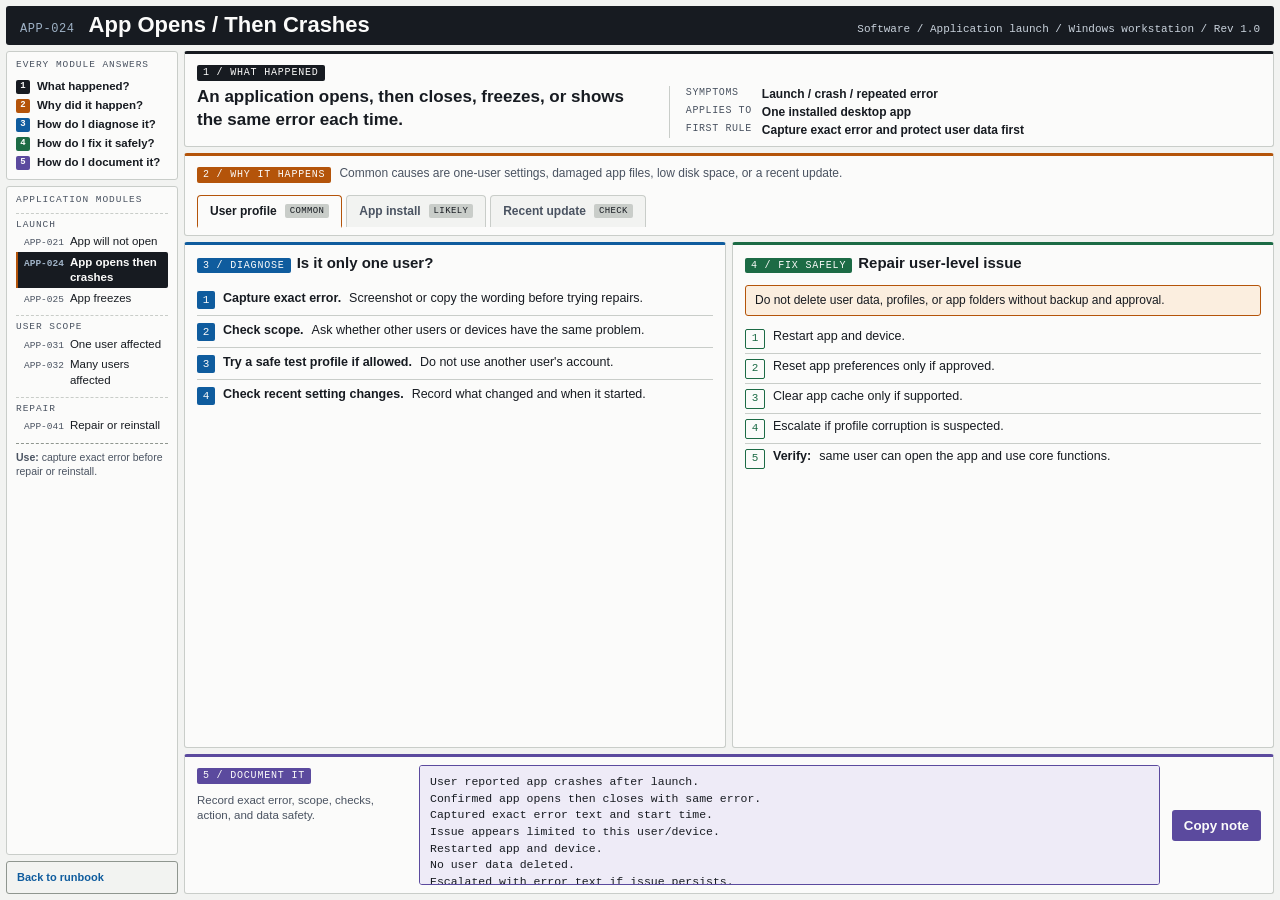
==== app/technician-app-crash.html @ 53467c07 "Add technician field manual baseline" ====
<!doctype html>
<html lang="en">
<head><meta charset="utf-8"><meta name="viewport" content="width=device-width, initial-scale=1"><title>APP-024 App Opens, Then Crashes | Field Reference</title><link rel="stylesheet" href="technician.css"></head>
<body class="field-body"><div class="field-frame">
<header class="field-header"><span class="module-id">APP-024</span><h1>App Opens / Then Crashes</h1><span class="crumb">Software / Application launch / Windows workstation / Rev 1.0</span></header>
<aside class="field-spine"><nav class="field-legend"><span class="spine-caption">Every module answers</span><a href="#what" data-k="what"><span>1</span><strong>What happened?</strong></a><a href="#why" data-k="why"><span>2</span><strong>Why did it happen?</strong></a><a href="#diag" data-k="diag"><span>3</span><strong>How do I diagnose it?</strong></a><a href="#fix" data-k="fix"><span>4</span><strong>How do I fix it safely?</strong></a><a href="#doc" data-k="doc"><span>5</span><strong>How do I document it?</strong></a></nav><nav class="field-tree"><span class="spine-caption">Application modules</span><span class="tree-group">Launch</span><a href="#"><span>APP-021</span> App will not open</a><a class="active" href="technician-app-crash.html"><span>APP-024</span> App opens then crashes</a><a href="#"><span>APP-025</span> App freezes</a><span class="tree-group">User scope</span><a href="#"><span>APP-031</span> One user affected</a><a href="#"><span>APP-032</span> Many users affected</a><span class="tree-group">Repair</span><a href="#"><span>APP-041</span> Repair or reinstall</a><p><b>Use:</b> capture exact error before repair or reinstall.</p></nav><a class="field-back" href="technician-index.html">Back to runbook</a></aside>
<section class="field-zone field-what" id="what"><span class="field-label">1 / What happened</span><div class="what-row"><p class="symptom">An application opens, then closes, freezes, or shows the same error each time.</p><dl><dt>Symptoms</dt><dd>Launch / crash / repeated error</dd><dt>Applies to</dt><dd>One installed desktop app</dd><dt>First rule</dt><dd>Capture exact error and protect user data first</dd></dl></div></section>
<section class="field-zone field-why" id="why"><span class="field-label">2 / Why it happens</span><p>Common causes are one-user settings, damaged app files, low disk space, or a recent update.</p><div class="cause-tabs"><button class="cause-tab" type="button" aria-selected="true" data-cause="profile">User profile <span>common</span></button><button class="cause-tab" type="button" aria-selected="false" data-cause="install">App install <span>likely</span></button><button class="cause-tab" type="button" aria-selected="false" data-cause="update">Recent update <span>check</span></button></div></section>
<div class="field-work"><section class="field-zone field-diag" id="diag"><div class="cause-panel" data-cause-panel="profile"><span class="field-label">3 / Diagnose</span><h2>Is it only one user?</h2><ol class="field-tests"><li><b>Capture exact error.</b><span>Screenshot or copy the wording before trying repairs.</span></li><li><b>Check scope.</b><span>Ask whether other users or devices have the same problem.</span></li><li><b>Try a safe test profile if allowed.</b><span>Do not use another user's account.</span></li><li><b>Check recent setting changes.</b><span>Record what changed and when it started.</span></li></ol></div><div class="cause-panel" data-cause-panel="install" hidden><span class="field-label">3 / Diagnose</span><h2>Is the app install damaged?</h2><ol class="field-tests"><li><b>Restart app and device.</b><span>Confirm the issue repeats after a clean restart.</span></li><li><b>Check disk space.</b><span>Low disk can break app launch and updates.</span></li><li><b>Check supported repair options.</b><span>Use vendor-supported repair only.</span></li><li><b>Check logs.</b><span>Record Event Viewer, app log, or crash code.</span></li></ol></div><div class="cause-panel" data-cause-panel="update" hidden><span class="field-label">3 / Diagnose</span><h2>Did an update cause it?</h2><ol class="field-tests"><li><b>Ask when it started.</b><span>Compare start time with updates or installs.</span></li><li><b>Check update history.</b><span>Record Windows and app updates that match the timing.</span></li><li><b>Check app version.</b><span>Record installed version and expected version.</span></li><li><b>Check service status.</b><span>Cloud apps may fail during vendor outages.</span></li></ol></div></section><section class="field-zone field-fix" id="fix"><div class="cause-panel" data-fix-panel="profile"><span class="field-label">4 / Fix safely</span><h2>Repair user-level issue</h2><div class="field-warning">Do not delete user data, profiles, or app folders without backup and approval.</div><ol class="field-steps"><li>Restart app and device.</li><li>Reset app preferences only if approved.</li><li>Clear app cache only if supported.</li><li>Escalate if profile corruption is suspected.</li><li><b>Verify:</b> same user can open the app and use core functions.</li></ol></div><div class="cause-panel" data-fix-panel="install" hidden><span class="field-label">4 / Fix safely</span><h2>Repair application install</h2><div class="field-warning">Check business impact before repairing or reinstalling shared apps.</div><ol class="field-steps"><li>Back up or confirm user data location.</li><li>Use app repair if available.</li><li>Install approved update.</li><li>Reinstall only if authorised.</li><li><b>Verify:</b> app opens after restart and user data remains present.</li></ol></div><div class="cause-panel" data-fix-panel="update" hidden><span class="field-label">4 / Fix safely</span><h2>Handle update-related crash</h2><div class="field-warning">Do not roll back updates unless policy allows.</div><ol class="field-steps"><li>Install approved app patches.</li><li>Restart after update.</li><li>Check vendor status or known issues.</li><li>Escalate with update, version, and error details.</li><li><b>Verify:</b> launch succeeds or escalation has evidence.</li></ol></div></section></div>
<section class="field-zone field-doc" id="doc"><div><span class="field-label">5 / Document it</span><p>Record exact error, scope, checks, action, and data safety.</p></div><pre id="ticketText"></pre><button class="copy-ticket" type="button">Copy note</button></section>
</div><script>
const tabs=document.querySelectorAll(".cause-tab"),panels=document.querySelectorAll("[data-cause-panel], [data-fix-panel]"),ticket=document.querySelector("#ticketText");
const notes={profile:`User reported app crashes after launch.
Confirmed app opens then closes with same error.
Captured exact error text and start time.
Issue appears limited to this user/device.
Restarted app and device.
No user data deleted.
Escalated with error text if issue persists.`,install:`User reported app crashes after launch.
Confirmed issue repeats after restart.
Checked disk space, crash details, and app repair options.
Ran approved app repair / update.
Retested app launch successfully.
Confirmed user data remains present.
No user data deleted.`,update:`User reported app crashes after recent change.
Captured exact error text and app version.
Checked update history, app version, and service status.
Applied approved update / escalated known issue.
Retested app launch.
No unsupported rollback performed.`};
function selectCause(c){tabs.forEach(t=>t.setAttribute("aria-selected",String(t.dataset.cause===c)));panels.forEach(p=>{const k=p.dataset.causePanel||p.dataset.fixPanel;p.hidden=k!==c});ticket.textContent=notes[c]}tabs.forEach(t=>t.addEventListener("click",()=>selectCause(t.dataset.cause)));selectCause("profile");document.querySelector(".copy-ticket").addEventListener("click",async e=>{await navigator.clipboard?.writeText(ticket.textContent);e.currentTarget.textContent="Copied";setTimeout(()=>e.currentTarget.textContent="Copy note",1200)});
</script></body></html>
---- app/technician.css ----
:root {
  --page: #eef2f7;
  --ink: #172033;
  --muted: #5a6678;
  --line: #b9c5d3;
  --panel: #ffffff;
  --blue: #0b63ce;
  --blue-soft: #e8f1ff;
  --green: #087f5b;
  --green-soft: #e7f7ef;
  --amber: #a35f00;
  --amber-soft: #fff4df;
  --red: #b42318;
  --red-soft: #fff0ee;
}

* {
  box-sizing: border-box;
}

body {
  margin: 0;
  color: var(--ink);
  background: var(--page);
  font-family: Arial, Helvetica, sans-serif;
  line-height: 1.35;
}

a {
  color: var(--blue);
}

.tech-page {
  width: min(1180px, 100%);
  margin: 0 auto;
  padding: 14px;
}

.case-header {
  display: grid;
  grid-template-columns: minmax(0, 1fr) 250px;
  gap: 12px;
  align-items: end;
  padding: 8px 0 10px;
}

.back-link {
  display: inline-flex;
  margin-bottom: 8px;
  font-size: 14px;
  font-weight: 700;
  text-decoration: none;
}

.eyebrow {
  margin: 0 0 6px;
  color: var(--muted);
  font-size: 12px;
  font-weight: 700;
  text-transform: uppercase;
}

h1 {
  max-width: 740px;
  margin: 0;
  font-size: clamp(32px, 4.2vw, 54px);
  line-height: 1;
  letter-spacing: 0;
}

.case-summary {
  display: grid;
  grid-template-columns: auto 1fr;
  gap: 6px 10px;
  padding: 12px;
  border: 1px solid var(--line);
  border-radius: 4px;
  background: var(--panel);
}

.case-summary span,
.strip-label {
  color: var(--muted);
  font-size: 11px;
  font-weight: 700;
  text-transform: uppercase;
}

.case-summary strong {
  margin-bottom: 0;
  font-size: 14px;
}

.symptom-strip {
  display: grid;
  grid-template-columns: repeat(3, minmax(0, 1fr));
  gap: 8px;
  margin: 6px 0 8px;
}

.symptom-strip div {
  min-height: 66px;
  padding: 10px 12px;
  border: 1px solid var(--line);
  border-radius: 4px;
  background: var(--panel);
}

.symptom-strip p {
  margin: 5px 0 0;
  font-size: 16px;
  font-weight: 700;
}

.network-path {
  display: grid;
  grid-template-columns: repeat(5, minmax(0, 1fr));
  gap: 6px;
  margin: 8px 0 10px;
}

.network-path span {
  position: relative;
  min-height: 38px;
  padding: 10px 8px;
  border: 1px solid #9bbce7;
  border-radius: 4px;
  color: #063f88;
  background: var(--blue-soft);
  text-align: center;
  font-size: 14px;
  font-weight: 800;
}

.network-path span:not(:last-child)::after {
  content: ">";
  position: absolute;
  right: -7px;
  top: 9px;
  z-index: 1;
  color: var(--blue);
  font-weight: 800;
}

.runbook-grid {
  display: grid;
  grid-template-columns: repeat(2, minmax(0, 1fr));
  gap: 8px;
  margin: 8px 0 24px;
}

.runbook-grid a {
  display: grid;
  grid-template-columns: 86px minmax(0, 1fr) 150px;
  gap: 12px;
  align-items: center;
  min-height: 74px;
  padding: 12px 14px;
  border: 1px solid var(--line);
  border-radius: 4px;
  color: var(--ink);
  background: var(--panel);
  text-decoration: none;
}

.runbook-grid a:hover {
  border-color: var(--blue);
}

.runbook-grid span {
  display: block;
  margin-bottom: 0;
  color: var(--muted);
  font-size: 12px;
  font-weight: 800;
  text-transform: uppercase;
}

.runbook-grid strong {
  display: block;
  margin-bottom: 0;
  font-size: 20px;
  line-height: 1.08;
}

.runbook-grid small {
  color: var(--muted);
  font-weight: 700;
}

.doc-section {
  display: grid;
  grid-template-columns: 225px minmax(0, 1fr);
  gap: 14px;
  margin: 8px 0;
  padding: 14px;
  border: 1px solid var(--line);
  border-radius: 4px;
  background: var(--panel);
}

.section-title {
  display: flex;
  align-content: start;
  align-items: flex-start;
  gap: 10px;
  min-width: 0;
}

.section-title span {
  display: inline-flex;
  flex: 0 0 34px;
  width: 34px;
  height: 34px;
  align-items: center;
  justify-content: center;
  border-radius: 4px;
  color: #ffffff;
  background: var(--blue);
  font-size: 13px;
  font-weight: 800;
}

h2,
h3,
p {
  margin-top: 0;
}

h2 {
  margin-bottom: 0;
  font-size: 20px;
  letter-spacing: 0;
}

h3 {
  margin-bottom: 6px;
  font-size: 13px;
  color: var(--muted);
  text-transform: uppercase;
}

.section-body p {
  max-width: 760px;
  margin-bottom: 7px;
  font-size: 15px;
}

.section-body {
  min-width: 0;
}

.compact-list,
.check-list {
  margin: 0;
  padding-left: 22px;
}

.compact-list li,
.check-list li {
  margin: 4px 0;
}

.command-grid {
  display: grid;
  grid-template-columns: repeat(2, minmax(0, 1fr));
  gap: 6px;
  margin-top: 10px;
}

code,
pre {
  font-family: Consolas, "Courier New", monospace;
}

.command-grid code {
  display: block;
  padding: 8px 10px;
  border: 1px solid #b8d5c7;
  border-radius: 4px;
  color: #064d38;
  background: var(--green-soft);
  font-size: 13px;
  overflow-wrap: anywhere;
}

.split-body {
  display: grid;
  grid-template-columns: minmax(0, 1fr) minmax(260px, .75fr);
  gap: 10px;
}

.warning-panel {
  padding: 10px 12px;
  border: 1px solid #f0b3ad;
  border-radius: 4px;
  background: var(--red-soft);
}

.warning-panel h3 {
  color: var(--red);
}

pre {
  overflow-x: auto;
  white-space: pre-wrap;
  overflow-wrap: anywhere;
  margin: 0;
  padding: 12px;
  border: 1px solid #e7cf99;
  border-radius: 4px;
  color: #473000;
  background: var(--amber-soft);
  font-size: 13px;
}

.final-section {
  margin-bottom: 24px;
}

@media (max-width: 820px) {
  .tech-page {
    padding: 10px;
  }

  .case-header,
  .doc-section,
  .split-body {
    grid-template-columns: 1fr;
  }

  .case-summary {
    grid-template-columns: 1fr;
  }

  .symptom-strip,
  .network-path,
  .command-grid,
  .runbook-grid {
    grid-template-columns: 1fr;
  }

  .runbook-grid a {
    grid-template-columns: 1fr;
    gap: 5px;
    min-height: 0;
  }

  .network-path span:not(:last-child)::after {
    content: "v";
    right: 50%;
    top: auto;
    bottom: -14px;
    transform: translateX(50%);
  }

  .network-path {
    gap: 10px;
  }
}

/* Field reference layout, used by technician-display.html */
.field-body {
  overflow: hidden;
  background: #f2f3f1;
  color: #171b21;
  font-size: 13px;
}

.field-frame {
  display: grid;
  grid-template-columns: 172px minmax(0, 1fr);
  grid-template-rows: auto auto auto minmax(0, 1fr) auto;
  grid-template-areas:
    "head head"
    "spine what"
    "spine why"
    "spine work"
    "spine doc";
  gap: 6px;
  width: min(1280px, 100%);
  height: 100vh;
  margin: 0 auto;
  padding: 6px;
}

.field-header {
  grid-area: head;
  display: flex;
  gap: 14px;
  align-items: baseline;
  padding: 8px 14px;
  border-radius: 3px;
  color: #fbfbfa;
  background: #171b21;
}

.field-header .module-id,
.field-header .crumb,
.field-label,
.field-spine span {
  font-family: Consolas, "Courier New", monospace;
}

.field-header .module-id {
  color: #9fb2c6;
  font-size: 12px;
  letter-spacing: .05em;
}

.field-header h1 {
  margin: 0;
  font-size: 22px;
  line-height: 1;
}

.field-header .crumb {
  margin-left: auto;
  color: #c9d2dc;
  font-size: 11px;
}

.field-spine {
  grid-area: spine;
  display: flex;
  flex-direction: column;
  gap: 6px;
  min-height: 0;
}

.field-legend,
.field-tree {
  padding: 7px 9px;
  border: 1px solid #c9cdc9;
  border-radius: 3px;
  background: #fbfbfa;
}

.spine-caption,
.tree-group {
  display: block;
  color: #4a5361;
  font-family: Consolas, "Courier New", monospace;
  font-size: 9.5px;
  letter-spacing: .1em;
  text-transform: uppercase;
}

.spine-caption {
  margin-bottom: 5px;
}

.field-legend a,
.field-tree a {
  color: #171b21;
  text-decoration: none;
}

.field-legend a {
  display: flex;
  gap: 7px;
  align-items: center;
  padding: 2.5px 0;
  color: #171b21;
  font-size: 11.5px;
  font-weight: 700;
  line-height: 1.2;
}

.field-legend a span {
  display: inline-flex;
  width: 14px;
  height: 14px;
  flex: 0 0 14px;
  align-items: center;
  justify-content: center;
  border-radius: 2px;
  color: #fbfbfa;
  font-family: Consolas, "Courier New", monospace;
  font-size: 9px;
}

.field-legend a[data-k="what"] span { background: #171b21; }
.field-legend a[data-k="why"] span { background: #b4540a; }
.field-legend a[data-k="diag"] span { background: #0f5c9e; }
.field-legend a[data-k="fix"] span { background: #1c6b45; }
.field-legend a[data-k="doc"] span { background: #5b4a9e; }

.field-tree {
  flex: 1;
  min-height: 0;
  overflow: auto;
}

.tree-group {
  margin-top: 6px;
  padding-top: 5px;
  border-top: 1px dashed #c9cdc9;
}

.tree-group:first-of-type {
  margin-top: 0;
  padding-top: 0;
  border-top: none;
}

.field-tree a {
  display: flex;
  gap: 6px;
  align-items: baseline;
  padding: 2.5px 4px 2.5px 6px;
  border-left: 2px solid transparent;
  border-radius: 0 2px 2px 0;
  font-size: 11.5px;
}

.field-tree a:hover {
  background: #f2f3f1;
}

.field-tree a span {
  flex: 0 0 auto;
  color: #4a5361;
  font-family: Consolas, "Courier New", monospace;
  font-size: 9.5px;
}

.field-tree a.active {
  border-left-color: #b4540a;
  color: #fbfbfa;
  background: #171b21;
  font-weight: 700;
}

.field-tree a.active span {
  color: #9fb2c6;
}

.field-back {
  margin: 0;
  padding: 8px 10px;
  border: 1px solid #8f968f;
  border-radius: 3px;
  color: #0f5c9e;
  background: transparent;
  font-size: 11px;
  font-weight: 700;
  line-height: 1.35;
  text-decoration: none;
}

.field-tree p {
  margin: 6px 0 0;
  padding-top: 6px;
  border-top: 1px dashed #8f968f;
  color: #4a5361;
  font-size: 10.5px;
  line-height: 1.35;
}

.field-zone {
  min-height: 0;
  overflow: auto;
  padding: 8px 12px;
  border: 1px solid #c9cdc9;
  border-radius: 3px;
  background: #fbfbfa;
}

.field-label {
  display: inline-block;
  margin-bottom: 5px;
  padding: 1px 6px;
  border-radius: 2px;
  color: #fbfbfa;
  background: #171b21;
  font-size: 10px;
  letter-spacing: .08em;
  text-transform: uppercase;
}

.field-what {
  grid-area: what;
  border-top: 3px solid #171b21;
}

.field-why {
  grid-area: why;
  border-top: 3px solid #b4540a;
}

.field-work {
  grid-area: work;
  display: grid;
  grid-template-columns: 1fr 1fr;
  gap: 6px;
  min-height: 0;
}

.field-diag {
  border-top: 3px solid #0f5c9e;
}

.field-fix {
  border-top: 3px solid #1c6b45;
}

.field-doc {
  grid-area: doc;
  display: grid;
  grid-template-columns: 210px minmax(0, 1fr) auto;
  gap: 12px;
  align-items: stretch;
  border-top: 3px solid #5b4a9e;
}

.field-why .field-label { background: #b4540a; }
.field-diag .field-label { background: #0f5c9e; }
.field-fix .field-label { background: #1c6b45; }
.field-doc .field-label { background: #5b4a9e; }

.what-row {
  display: flex;
  gap: 18px;
  align-items: flex-start;
  flex-wrap: wrap;
}

.what-row .symptom {
  max-width: 48ch;
  margin: 0;
  font-size: 17px;
  font-weight: 800;
}

.what-row dl {
  display: grid;
  grid-template-columns: auto auto;
  gap: 2px 10px;
  margin: 0;
  padding-left: 16px;
  border-left: 1px solid #c9cdc9;
  font-size: 12px;
}

.what-row dt {
  color: #4a5361;
  font-family: Consolas, "Courier New", monospace;
  font-size: 10px;
  letter-spacing: .06em;
  text-transform: uppercase;
}

.what-row dd {
  margin: 0;
  font-weight: 600;
}

.field-why p {
  display: inline;
  margin: 0 0 0 8px;
  color: #4a5361;
  font-size: 12px;
}

.cause-tabs {
  display: flex;
  gap: 4px;
  margin-top: 7px;
}

.cause-tab {
  display: inline-flex;
  gap: 8px;
  align-items: center;
  padding: 7px 12px;
  border: 1px solid #c9cdc9;
  border-bottom: none;
  border-radius: 4px 4px 0 0;
  color: #4a5361;
  background: #f2f3f1;
  font: inherit;
  font-size: 12px;
  font-weight: 700;
  cursor: pointer;
}

.cause-tab span {
  padding: 1px 5px;
  border-radius: 2px;
  color: #171b21;
  background: #c9cdc9;
  font-family: Consolas, "Courier New", monospace;
  font-size: 9px;
  font-weight: 400;
  letter-spacing: .04em;
  text-transform: uppercase;
}

.cause-tab[aria-selected="true"] {
  margin-bottom: -1px;
  border-color: #b4540a;
  border-bottom: 2px solid #fbfbfa;
  color: #171b21;
  background: #fbfbfa;
}

.cause-panel h2 {
  display: inline;
  margin: 0 0 0 6px;
  font-size: 15px;
}

.field-tests,
.field-steps {
  margin: 6px 0 0;
  padding: 0;
  list-style: none;
  counter-reset: step;
}

.field-tests li,
.field-steps li {
  counter-increment: step;
  display: flex;
  gap: 8px;
  align-items: flex-start;
  padding: 6px 0;
  border-bottom: 1px solid #c9cdc9;
  font-size: 12.5px;
}

.field-steps li {
  padding: 4px 0;
}

.field-tests li:last-child,
.field-steps li:last-child {
  border-bottom: none;
}

.field-tests li::before,
.field-steps li::before {
  content: counter(step);
  display: flex;
  flex: 0 0 18px;
  width: 18px;
  height: 18px;
  align-items: center;
  justify-content: center;
  margin-top: 1px;
  border-radius: 2px;
  color: #fbfbfa;
  background: #0f5c9e;
  font-family: Consolas, "Courier New", monospace;
  font-size: 11px;
}

.field-steps li::before {
  color: #1c6b45;
  background: transparent;
  border: 1px solid #1c6b45;
}

.field-tests span {
  grid-column: 2;
}

.field-tests em {
  color: #0f5c9e;
  font-style: normal;
  font-weight: 700;
}

.field-warning {
  margin: 7px 0 8px;
  padding: 6px 9px;
  border: 1px solid #b4540a;
  border-radius: 3px;
  color: #171b21;
  background: #fbeedf;
  font-size: 12px;
}

.field-doc p {
  margin: 4px 0 0;
  color: #4a5361;
  font-size: 11.5px;
}

#ticketText {
  min-height: 100px;
  max-height: 120px;
  margin: 0;
  padding: 8px 10px;
  overflow: auto;
  border: 1px solid #5b4a9e;
  border-radius: 3px;
  color: #171b21;
  background: #eeebf7;
  font-family: Consolas, "Courier New", monospace;
  font-size: 11.5px;
  line-height: 1.45;
  white-space: pre-wrap;
}

.copy-ticket {
  align-self: center;
  padding: 8px 12px;
  border: none;
  border-radius: 3px;
  color: #fbfbfa;
  background: #5b4a9e;
  font-weight: 700;
  cursor: pointer;
}

@media (max-width: 860px) {
  .field-body {
    overflow: auto;
  }

  .field-frame {
    height: auto;
    grid-template-columns: 1fr;
    grid-template-rows: none;
    grid-template-areas:
      "head"
      "spine"
      "what"
      "why"
      "work"
      "doc";
  }

  .field-header {
    flex-wrap: wrap;
  }

  .field-header .crumb {
    flex-basis: 100%;
    margin-left: 0;
  }

  .field-spine {
    display: grid;
    grid-template-columns: repeat(2, minmax(0, 1fr));
    overflow-x: visible;
  }

  .field-tree,
  .field-back {
    display: none;
  }

  .field-work,
  .field-doc {
    grid-template-columns: 1fr;
  }

  .cause-tabs {
    flex-wrap: wrap;
  }
}

/* Dense runbook index */
.runbook-body {
  overflow: auto;
}

.runbook-frame {
  display: grid;
  grid-template-columns: 172px minmax(0, 1fr) 300px;
  grid-template-rows: auto auto minmax(0, 1fr);
  grid-template-areas:
    "head head head"
    "spine brief flow"
    "spine register register";
  gap: 6px;
  width: min(1280px, 100%);
  min-height: 100vh;
  margin: 0 auto;
  padding: 6px;
}

.runbook-header {
  grid-area: head;
}

.runbook-spine {
  grid-area: spine;
}

.runbook-spine .field-tree {
  flex: 1;
}

.runbook-brief {
  grid-area: brief;
  border-top: 3px solid #171b21;
}

.runbook-brief .symptom {
  max-width: 64ch;
  margin: 0 0 9px;
  font-size: 17px;
  font-weight: 800;
  line-height: 1.25;
}

.runbook-brief dl {
  display: grid;
  grid-template-columns: auto minmax(0, 1fr);
  gap: 3px 12px;
  margin: 0;
  padding-top: 8px;
  border-top: 1px dashed #c9cdc9;
}

.runbook-brief dt {
  color: #4a5361;
  font-family: Consolas, "Courier New", monospace;
  font-size: 10px;
  letter-spacing: .06em;
  text-transform: uppercase;
}

.runbook-brief dd {
  margin: 0;
  font-weight: 700;
}

.runbook-flow {
  grid-area: flow;
  border-top: 3px solid #0f5c9e;
}

.runbook-flow .field-label {
  background: #0f5c9e;
  color: #ffffff;
}

.runbook-flow ol {
  margin: 5px 0 0;
  padding: 0;
  list-style: none;
  counter-reset: runbook-step;
}

.runbook-flow li {
  counter-increment: runbook-step;
  display: grid;
  grid-template-columns: 19px minmax(0, 1fr);
  gap: 2px 8px;
  padding: 5px 0;
  border-bottom: 1px solid #c9cdc9;
  font-size: 12px;
}

.runbook-flow li:last-child {
  border-bottom: none;
}

.runbook-flow li::before {
  content: counter(runbook-step);
  grid-row: span 2;
  display: flex;
  width: 18px;
  height: 18px;
  align-items: center;
  justify-content: center;
  margin-top: 1px;
  border-radius: 2px;
  color: #fbfbfa;
  background: #0f5c9e;
  font-family: Consolas, "Courier New", monospace;
  font-size: 11px;
}

.runbook-flow span {
  color: #4a5361;
}

.module-register {
  grid-area: register;
  border-top: 3px solid #5b4a9e;
}

.module-register .field-label {
  background: #5b4a9e;
}

.register-title {
  display: flex;
  gap: 10px;
  align-items: baseline;
  margin-bottom: 7px;
}

.register-title p {
  margin: 0;
  color: #4a5361;
  font-size: 12px;
}

.module-table {
  display: grid;
  gap: 4px;
}

.module-row {
  display: grid;
  grid-template-columns: 78px minmax(180px, .7fr) minmax(220px, 1fr) 132px 58px;
  gap: 10px;
  align-items: center;
  min-height: 45px;
  padding: 7px 9px;
  border: 1px solid #c9cdc9;
  border-left: 3px solid #8f968f;
  border-radius: 3px;
  color: #171b21;
  background: #fbfbfa;
  text-decoration: none;
}

.module-row:hover {
  border-color: #0f5c9e;
  border-left-color: #0f5c9e;
  background: #f5f8fb;
}

.module-code,
.module-row em,
.module-row b {
  font-family: Consolas, "Courier New", monospace;
  font-size: 10.5px;
  font-style: normal;
  letter-spacing: .04em;
  text-transform: uppercase;
}

.module-code {
  color: #4a5361;
  font-weight: 700;
}

.module-row strong {
  font-size: 14px;
  line-height: 1.15;
}

.module-row span:not(.module-code) {
  color: #4a5361;
  font-size: 12px;
}

.module-row em {
  color: #4a5361;
}

.module-row b {
  justify-self: end;
  padding: 3px 6px;
  border-radius: 2px;
  color: #fbfbfa;
  background: #1c6b45;
}

@media (max-width: 980px) {
  .runbook-frame {
    grid-template-columns: 172px minmax(0, 1fr);
    grid-template-areas:
      "head head"
      "spine brief"
      "spine flow"
      "spine register";
  }

  .module-row {
    grid-template-columns: 78px minmax(0, 1fr) 58px;
  }

  .module-row span:not(.module-code),
  .module-row em {
    display: none;
  }
}

@media (max-width: 860px) {
  .runbook-frame {
    grid-template-columns: 1fr;
    grid-template-areas:
      "head"
      "spine"
      "brief"
      "flow"
      "register";
  }

  .register-title {
    display: block;
  }

  .module-row {
    grid-template-columns: 72px minmax(0, 1fr) 52px;
  }
}
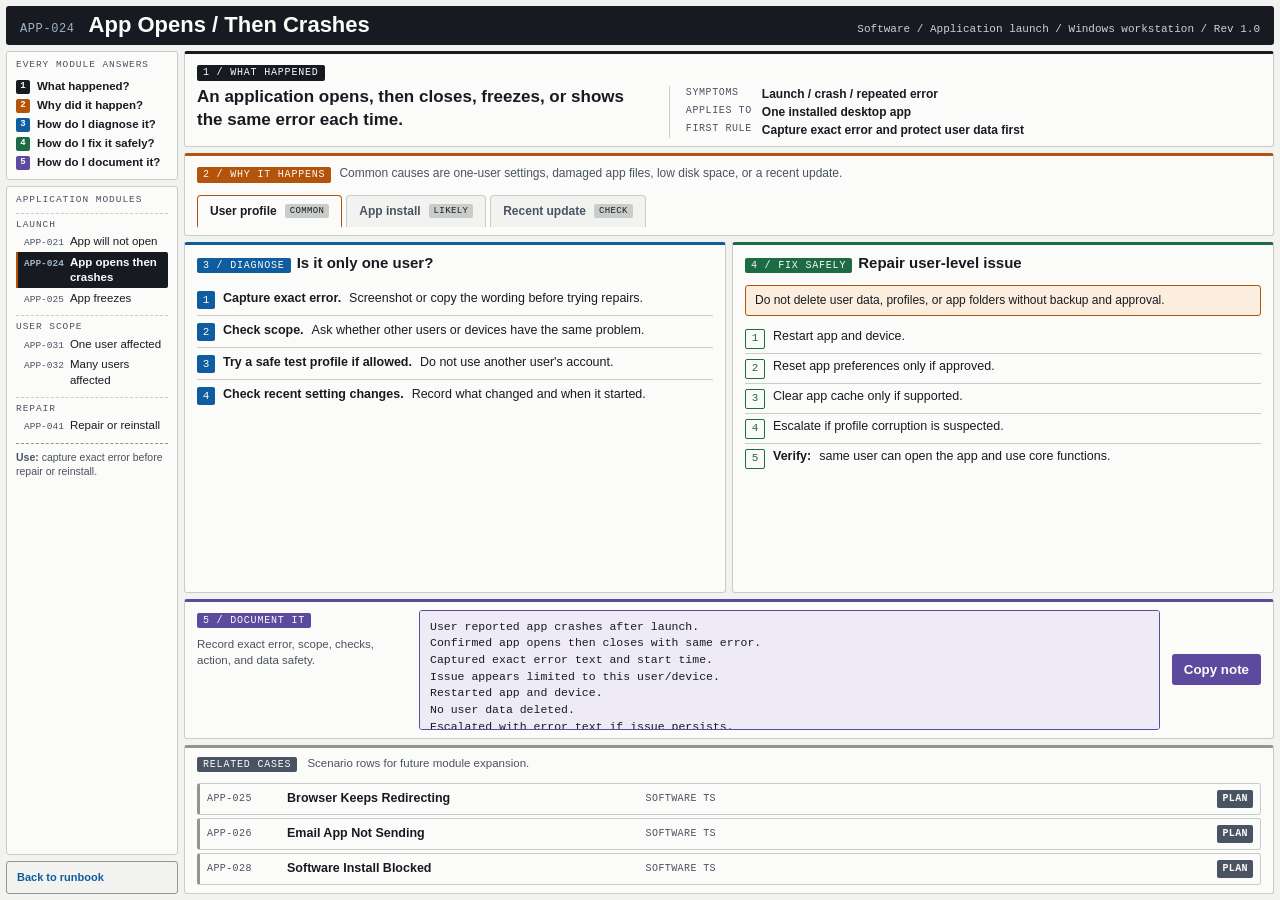
==== commit 54d7ca44: "Add A+ scenario expansion register" ====
--- a/app/technician-app-crash.html
+++ b/app/technician-app-crash.html
@@ -8,6 +8,7 @@
 <section class="field-zone field-why" id="why"><span class="field-label">2 / Why it happens</span><p>Common causes are one-user settings, damaged app files, low disk space, or a recent update.</p><div class="cause-tabs"><button class="cause-tab" type="button" aria-selected="true" data-cause="profile">User profile <span>common</span></button><button class="cause-tab" type="button" aria-selected="false" data-cause="install">App install <span>likely</span></button><button class="cause-tab" type="button" aria-selected="false" data-cause="update">Recent update <span>check</span></button></div></section>
 <div class="field-work"><section class="field-zone field-diag" id="diag"><div class="cause-panel" data-cause-panel="profile"><span class="field-label">3 / Diagnose</span><h2>Is it only one user?</h2><ol class="field-tests"><li><b>Capture exact error.</b><span>Screenshot or copy the wording before trying repairs.</span></li><li><b>Check scope.</b><span>Ask whether other users or devices have the same problem.</span></li><li><b>Try a safe test profile if allowed.</b><span>Do not use another user's account.</span></li><li><b>Check recent setting changes.</b><span>Record what changed and when it started.</span></li></ol></div><div class="cause-panel" data-cause-panel="install" hidden><span class="field-label">3 / Diagnose</span><h2>Is the app install damaged?</h2><ol class="field-tests"><li><b>Restart app and device.</b><span>Confirm the issue repeats after a clean restart.</span></li><li><b>Check disk space.</b><span>Low disk can break app launch and updates.</span></li><li><b>Check supported repair options.</b><span>Use vendor-supported repair only.</span></li><li><b>Check logs.</b><span>Record Event Viewer, app log, or crash code.</span></li></ol></div><div class="cause-panel" data-cause-panel="update" hidden><span class="field-label">3 / Diagnose</span><h2>Did an update cause it?</h2><ol class="field-tests"><li><b>Ask when it started.</b><span>Compare start time with updates or installs.</span></li><li><b>Check update history.</b><span>Record Windows and app updates that match the timing.</span></li><li><b>Check app version.</b><span>Record installed version and expected version.</span></li><li><b>Check service status.</b><span>Cloud apps may fail during vendor outages.</span></li></ol></div></section><section class="field-zone field-fix" id="fix"><div class="cause-panel" data-fix-panel="profile"><span class="field-label">4 / Fix safely</span><h2>Repair user-level issue</h2><div class="field-warning">Do not delete user data, profiles, or app folders without backup and approval.</div><ol class="field-steps"><li>Restart app and device.</li><li>Reset app preferences only if approved.</li><li>Clear app cache only if supported.</li><li>Escalate if profile corruption is suspected.</li><li><b>Verify:</b> same user can open the app and use core functions.</li></ol></div><div class="cause-panel" data-fix-panel="install" hidden><span class="field-label">4 / Fix safely</span><h2>Repair application install</h2><div class="field-warning">Check business impact before repairing or reinstalling shared apps.</div><ol class="field-steps"><li>Back up or confirm user data location.</li><li>Use app repair if available.</li><li>Install approved update.</li><li>Reinstall only if authorised.</li><li><b>Verify:</b> app opens after restart and user data remains present.</li></ol></div><div class="cause-panel" data-fix-panel="update" hidden><span class="field-label">4 / Fix safely</span><h2>Handle update-related crash</h2><div class="field-warning">Do not roll back updates unless policy allows.</div><ol class="field-steps"><li>Install approved app patches.</li><li>Restart after update.</li><li>Check vendor status or known issues.</li><li>Escalate with update, version, and error details.</li><li><b>Verify:</b> launch succeeds or escalation has evidence.</li></ol></div></section></div>
 <section class="field-zone field-doc" id="doc"><div><span class="field-label">5 / Document it</span><p>Record exact error, scope, checks, action, and data safety.</p></div><pre id="ticketText"></pre><button class="copy-ticket" type="button">Copy note</button></section>
+<section class="field-zone field-related" aria-label="Related scenario rows"><div class="related-title"><span class="field-label">Related cases</span><p>Scenario rows for future module expansion.</p></div><div class="related-table"><a class="related-row" href="scenarios.html#app-025"><span>APP-025</span><strong>Browser Keeps Redirecting</strong><em>Software TS</em><b>Plan</b></a><a class="related-row" href="scenarios.html#app-026"><span>APP-026</span><strong>Email App Not Sending</strong><em>Software TS</em><b>Plan</b></a><a class="related-row" href="scenarios.html#app-028"><span>APP-028</span><strong>Software Install Blocked</strong><em>Software TS</em><b>Plan</b></a></div></section>
 </div><script>
 const tabs=document.querySelectorAll(".cause-tab"),panels=document.querySelectorAll("[data-cause-panel], [data-fix-panel]"),ticket=document.querySelector("#ticketText");
 const notes={profile:`User reported app crashes after launch.
--- a/app/technician.css
+++ b/app/technician.css
@@ -370,13 +370,14 @@
 .field-frame {
   display: grid;
   grid-template-columns: 172px minmax(0, 1fr);
-  grid-template-rows: auto auto auto minmax(0, 1fr) auto;
+  grid-template-rows: auto auto auto minmax(0, 1fr) auto auto;
   grid-template-areas:
     "head head"
     "spine what"
     "spine why"
     "spine work"
-    "spine doc";
+    "spine doc"
+    "spine related";
   gap: 6px;
   width: min(1280px, 100%);
   height: 100vh;
@@ -614,10 +615,16 @@
   border-top: 3px solid #5b4a9e;
 }
 
+.field-related {
+  grid-area: related;
+  border-top: 3px solid #8f968f;
+}
+
 .field-why .field-label { background: #b4540a; }
 .field-diag .field-label { background: #0f5c9e; }
 .field-fix .field-label { background: #1c6b45; }
 .field-doc .field-label { background: #5b4a9e; }
+.field-related .field-label { background: #4a5361; }
 
 .what-row {
   display: flex;
@@ -815,6 +822,73 @@
   cursor: pointer;
 }
 
+.related-title {
+  display: flex;
+  gap: 10px;
+  align-items: baseline;
+  margin-bottom: 6px;
+}
+
+.related-title p {
+  margin: 0;
+  color: #4a5361;
+  font-size: 11.5px;
+}
+
+.related-table {
+  display: grid;
+  gap: 3px;
+}
+
+.related-row {
+  display: grid;
+  grid-template-columns: 72px minmax(140px, .65fr) minmax(190px, 1fr) 60px;
+  gap: 8px;
+  align-items: center;
+  min-height: 32px;
+  padding: 5px 7px;
+  border: 1px solid #c9cdc9;
+  border-left: 3px solid #8f968f;
+  border-radius: 3px;
+  color: #171b21;
+  background: #fbfbfa;
+  text-decoration: none;
+}
+
+.related-row:hover {
+  border-color: #0f5c9e;
+  border-left-color: #0f5c9e;
+  background: #f5f8fb;
+}
+
+.related-row span,
+.related-row em,
+.related-row b {
+  font-family: Consolas, "Courier New", monospace;
+  font-size: 10px;
+  font-style: normal;
+  letter-spacing: .04em;
+  text-transform: uppercase;
+}
+
+.related-row span,
+.related-row em {
+  color: #4a5361;
+}
+
+.related-row strong {
+  font-size: 12.5px;
+  line-height: 1.1;
+}
+
+.related-row b {
+  justify-self: end;
+  padding: 2px 5px;
+  border-radius: 2px;
+  color: #fbfbfa;
+  background: #4a5361;
+}
+
 @media (max-width: 860px) {
   .field-body {
     overflow: auto;
@@ -830,7 +904,8 @@
       "what"
       "why"
       "work"
-      "doc";
+      "doc"
+      "related";
   }
 
   .field-header {
@@ -860,6 +935,18 @@
 
   .cause-tabs {
     flex-wrap: wrap;
+  }
+
+  .related-title {
+    display: block;
+  }
+
+  .related-row {
+    grid-template-columns: 68px minmax(0, 1fr) 50px;
+  }
+
+  .related-row em {
+    display: none;
   }
 }
 
